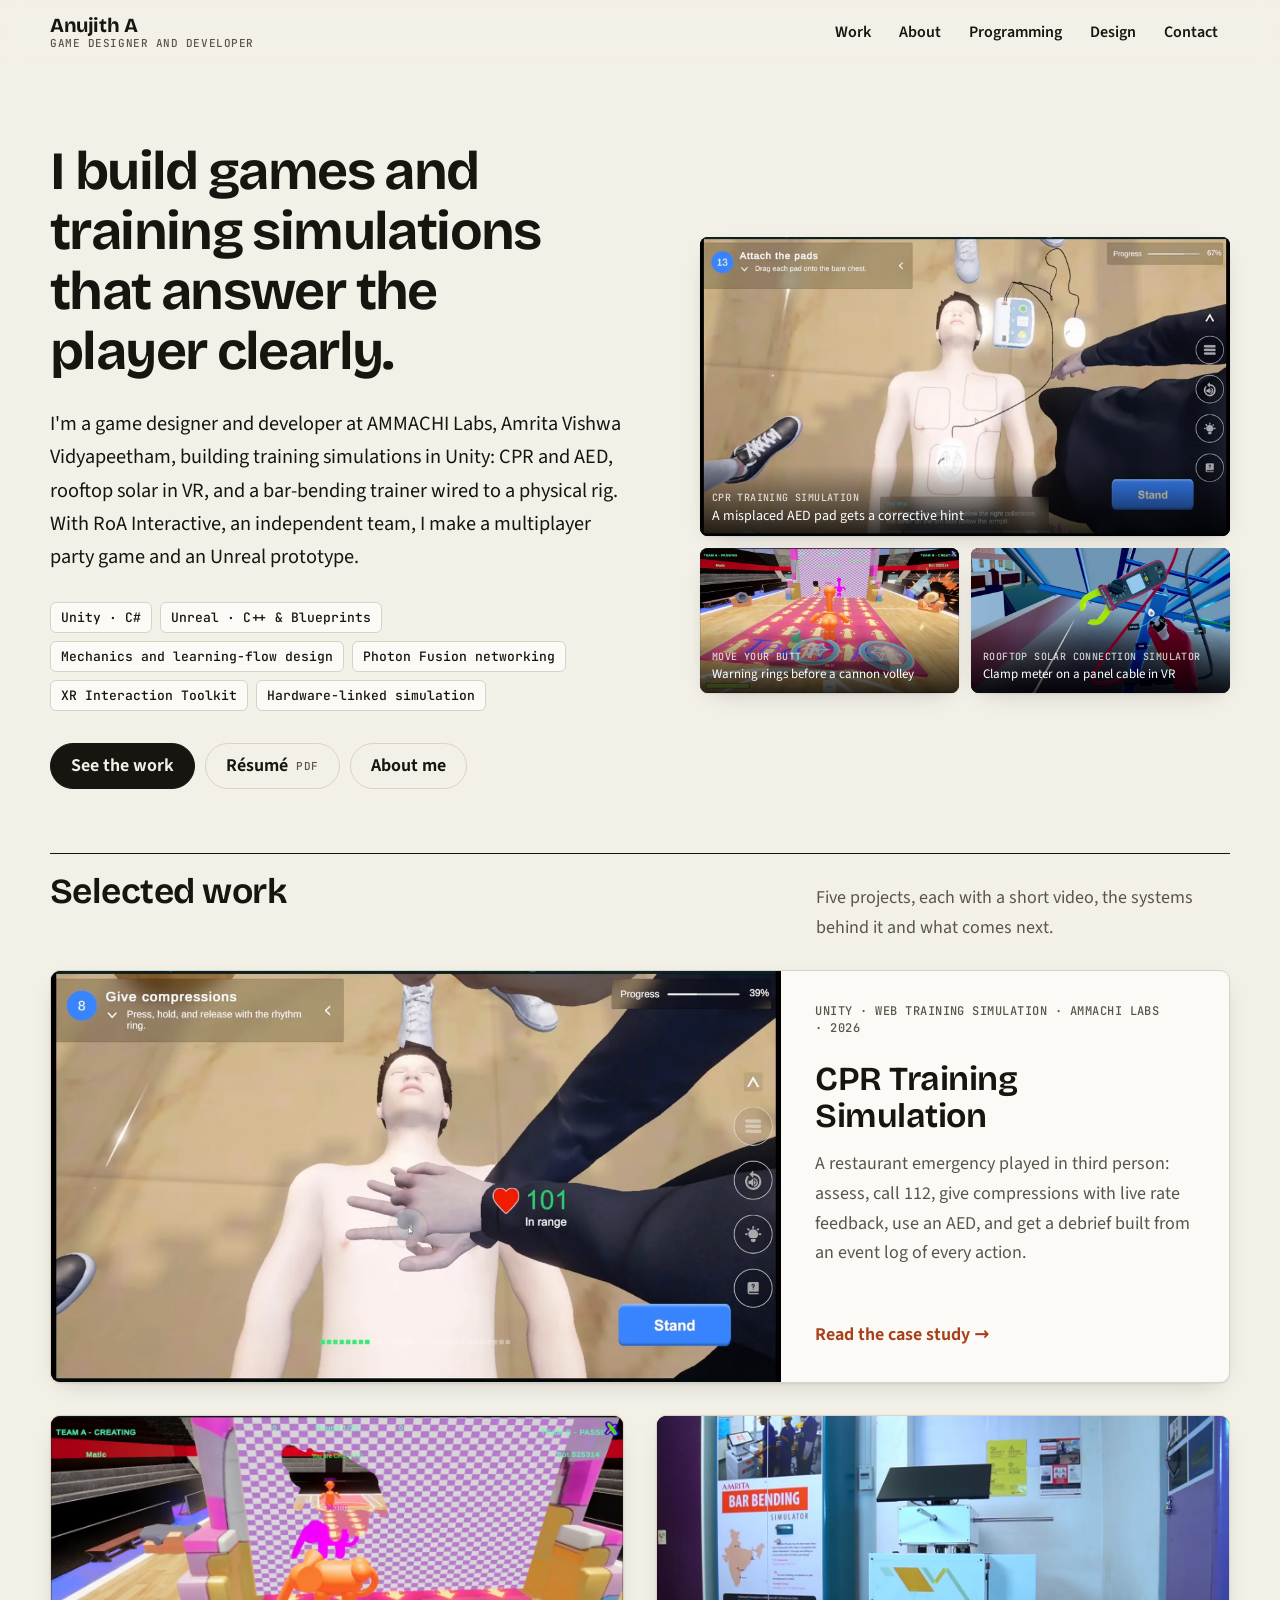
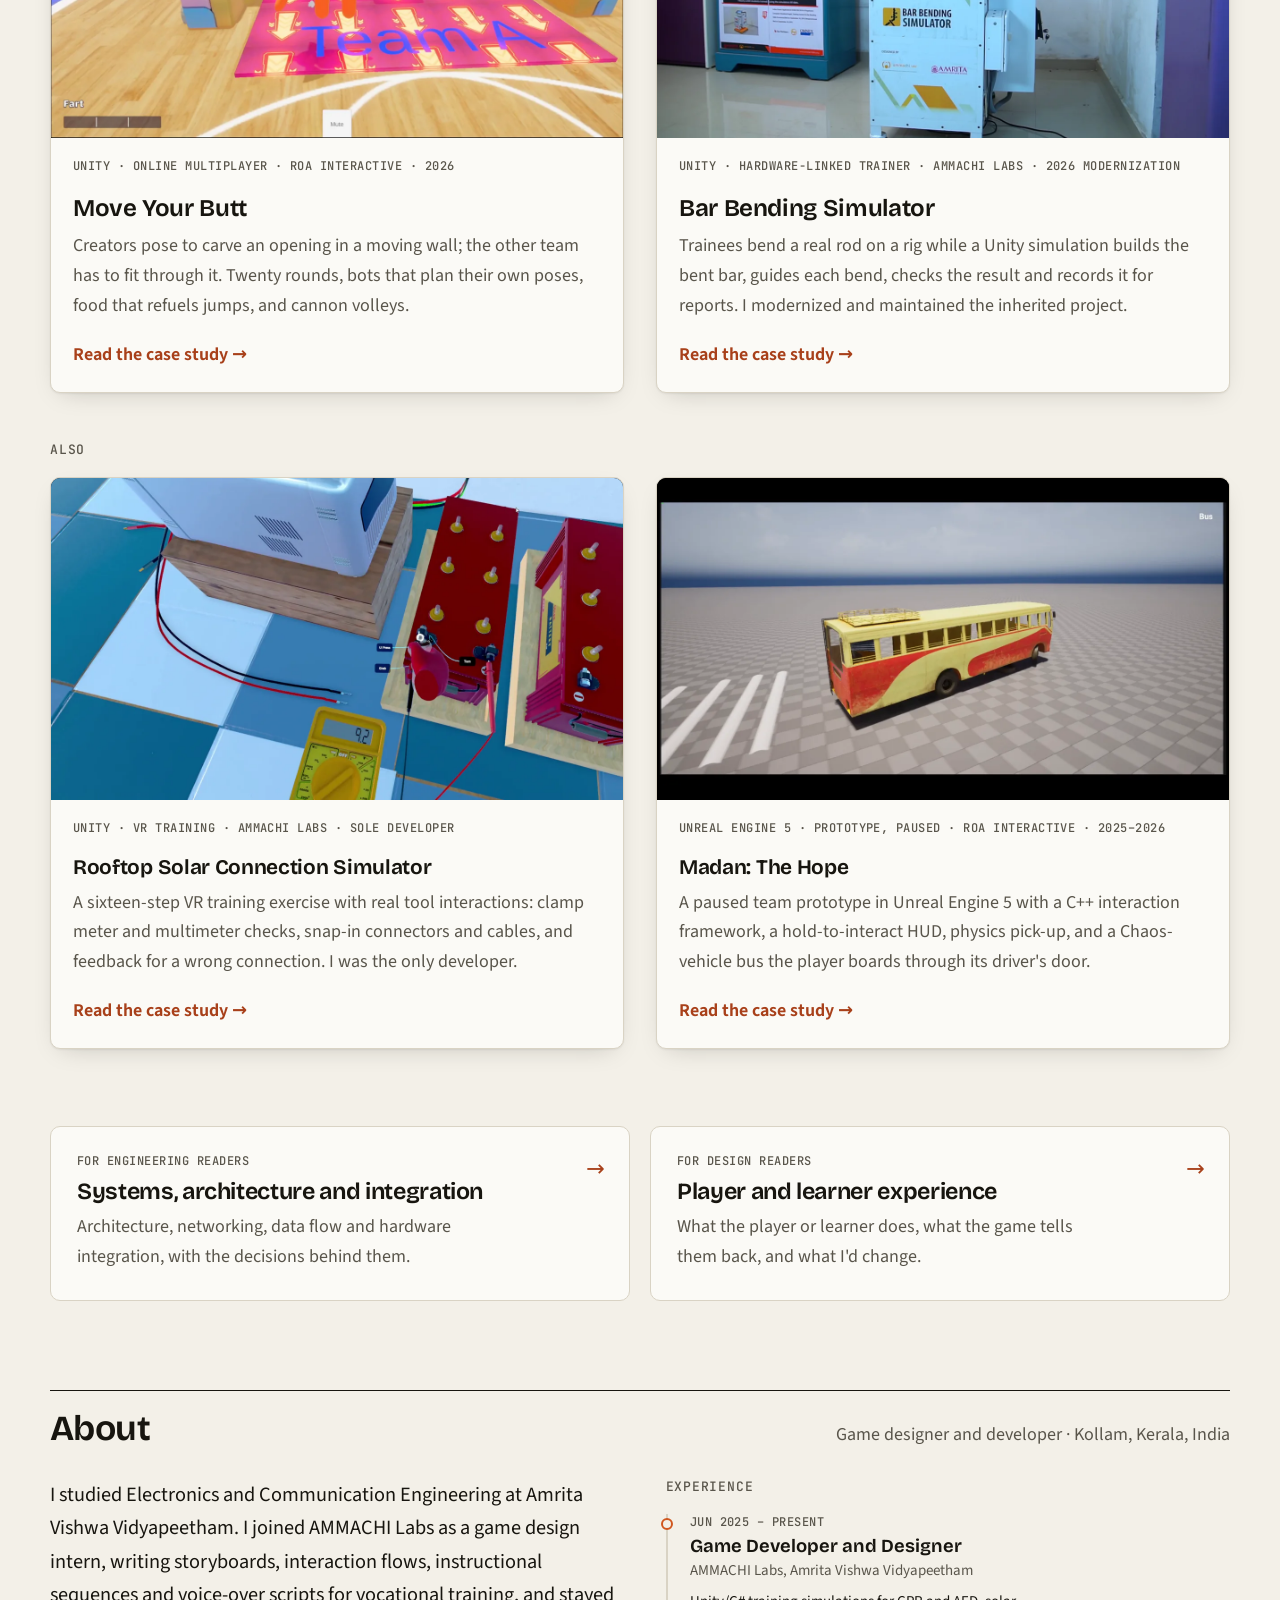
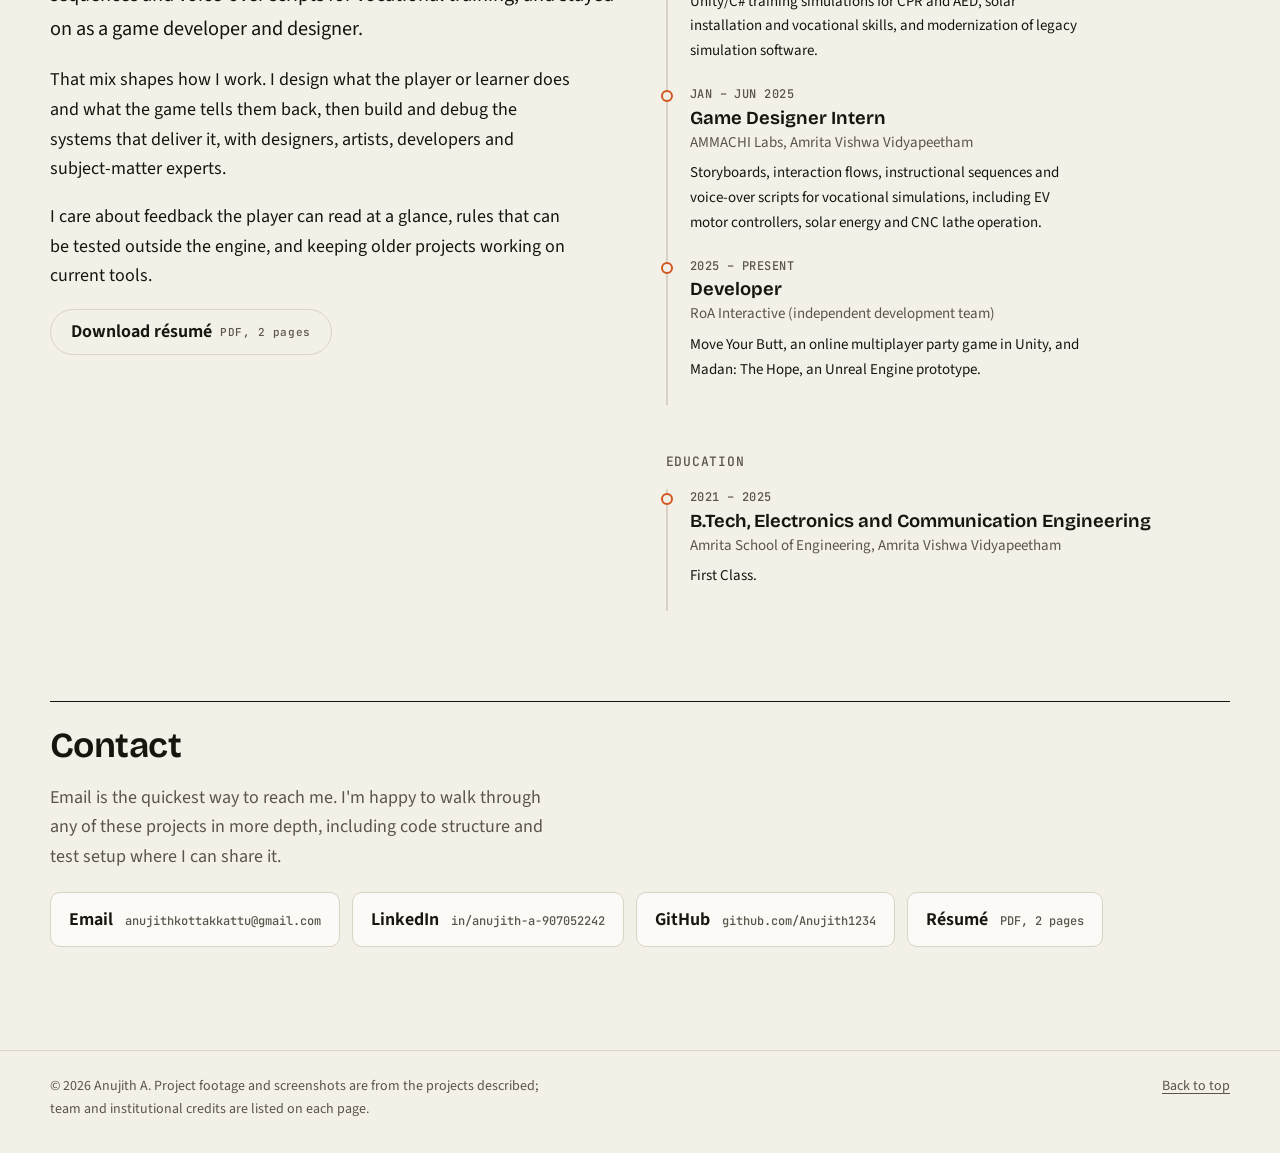
==== index.html @ 55bf8606 "Publish portfolio" ====
<!doctype html>
<html lang="en">
<head>
<meta charset="utf-8">
<meta name="viewport" content="width=device-width, initial-scale=1">
<title>Anujith A · Game designer and developer</title>
<meta name="description" content="Portfolio of Anujith A, a game designer and developer working in Unity and Unreal: multiplayer games, VR and healthcare training, and simulators connected to physical hardware.">
<meta property="og:type" content="website">
<meta property="og:site_name" content="Anujith A">
<meta property="og:title" content="Anujith A · Game designer and developer">
<meta property="og:description" content="Portfolio of Anujith A, a game designer and developer working in Unity and Unreal: multiplayer games, VR and healthcare training, and simulators connected to physical hardware.">
<link rel="canonical" href="https://anujith1234.github.io/">
<meta property="og:url" content="https://anujith1234.github.io/">
<meta property="og:image" content="https://anujith1234.github.io/media/cpr-third-person-simulation/poster-1280.jpg">
<meta property="og:image:width" content="1280">
<meta property="og:image:height" content="720">
<meta name="twitter:card" content="summary_large_image">
<meta name="color-scheme" content="light dark">
<meta name="theme-color" content="#f3f0e8" media="(prefers-color-scheme: light)">
<meta name="theme-color" content="#131210" media="(prefers-color-scheme: dark)">
<link rel="preload" href="static/fonts/source-sans-3-latin-wght.woff2" as="font" type="font/woff2" crossorigin>
<link rel="preload" href="static/fonts/bricolage-grotesque-latin-wght.woff2" as="font" type="font/woff2" crossorigin>
<link rel="stylesheet" href="static/css/site.css">
<link rel="icon" href="static/favicon.svg" type="image/svg+xml">
<script>document.documentElement.classList.add('js');</script>
<script src="static/js/site.js" defer></script>
</head>
<body class="page-home">
<a class="skip-link" href="#main">Skip to content</a>
<header class="site-header" data-header>
  <div class="wrap header-inner">
    <a class="wordmark" href="index.html" aria-label="Anujith A, home">
      <span class="wordmark-name">Anujith A</span>
      <span class="wordmark-role">Game designer and developer</span>
    </a>
    <button class="menu-toggle" type="button" aria-expanded="false" aria-controls="site-nav" data-menu-toggle>
      <span class="menu-toggle-bars" aria-hidden="true"></span><span class="menu-toggle-label">Menu</span>
    </button>
    <nav class="site-nav" id="site-nav" aria-label="Main" data-menu>
      <ul>
        <li><a href="index.html#work">Work</a></li>
        <li><a href="index.html#about">About</a></li>
        <li><a href="programming/index.html">Programming</a></li>
        <li><a href="design/index.html">Design</a></li>
        <li><a href="index.html#contact">Contact</a></li>
      </ul>
    </nav>
  </div>
</header>
<main id="main" tabindex="-1">
<section class="hero wrap" aria-labelledby="intro-heading">
  <div class="hero-copy">
  <h1 id="intro-heading" class="hero-title">I build games and training simulations that answer the player clearly.</h1>
  <div class="hero-text">
<p>I&#39;m a game designer and developer at AMMACHI Labs, Amrita Vishwa Vidyapeetham, building training simulations in Unity: CPR and AED, rooftop solar in VR, and a bar-bending trainer wired to a physical rig. With RoA Interactive, an independent team, I make a multiplayer party game and an Unreal prototype.</p>  </div>
  <ul class="focus-list" aria-label="Tools and areas">
<li>Unity · C#</li><li>Unreal · C++ &amp; Blueprints</li><li>Mechanics and learning-flow design</li><li>Photon Fusion networking</li><li>XR Interaction Toolkit</li><li>Hardware-linked simulation</li>  </ul>
  <div class="hero-actions">
    <a class="button" href="#work">See the work</a>
    <a class="button button--quiet" href="static/files/Anujith-A-Resume.pdf" type="application/pdf">Résumé <span class="button-note">PDF</span></a>
    <a class="button button--quiet" href="#about">About me</a>
  </div>
  </div>
  <ul class="hero-reel" aria-label="Moments from the projects">
    <li class="hero-shot hero-shot--1">
      <a href="work/cpr-third-person-simulation/index.html" aria-label="CPR Training Simulation: A misplaced AED pad gets a corrective hint">
        <img src="media/cpr-third-person-simulation/still-05-aed-pad-hint-800.webp" srcset="media/cpr-third-person-simulation/still-05-aed-pad-hint-800.webp 800w, media/cpr-third-person-simulation/still-05-aed-pad-hint-1600.webp 1600w"
             sizes="(min-width: 1100px) 520px, 90vw" width="1600" height="900" alt="" fetchpriority=high>
        <span class="hero-shot-label"><span class="meta">CPR Training Simulation</span>A misplaced AED pad gets a corrective hint</span>
      </a>
    </li>
    <li class="hero-shot hero-shot--2">
      <a href="work/move-your-butt/index.html" aria-label="Move Your Butt: Warning rings before a cannon volley">
        <img src="media/move-your-butt/still-04-cannon-volley-800.webp" srcset="media/move-your-butt/still-04-cannon-volley-800.webp 800w, media/move-your-butt/still-04-cannon-volley-1600.webp 1600w"
             sizes="(min-width: 1100px) 255px, 45vw" width="1600" height="900" alt="" loading=lazy>
        <span class="hero-shot-label"><span class="meta">Move Your Butt</span>Warning rings before a cannon volley</span>
      </a>
    </li>
    <li class="hero-shot hero-shot--3">
      <a href="work/solar-vr/index.html" aria-label="Rooftop Solar Connection Simulator: Clamp meter on a panel cable in VR">
        <img src="media/solar-vr/still-02-clamp-meter-800.webp" srcset="media/solar-vr/still-02-clamp-meter-800.webp 800w, media/solar-vr/still-02-clamp-meter-1600.webp 1600w"
             sizes="(min-width: 1100px) 255px, 45vw" width="1600" height="900" alt="" loading=lazy>
        <span class="hero-shot-label"><span class="meta">Rooftop Solar Connection Simulator</span>Clamp meter on a panel cable in VR</span>
      </a>
    </li>
  </ul>
</section>

<section class="work wrap" id="work" aria-labelledby="work-heading">
  <div class="section-head">
    <h2 id="work-heading">Selected work</h2>
    <p>Five projects, each with a short video, the systems behind it and what comes next.</p>
  </div>
  <div class="card-grid card-grid--featured">
      <article class="card card--lead reveal">
  <div class="card-media">
    <img src="media/cpr-third-person-simulation/poster-1280.webp"
     srcset="media/cpr-third-person-simulation/poster-1280.webp 1280w, media/cpr-third-person-simulation/poster-1920.webp 1920w"
     sizes="(min-width: 1100px) 60vw, (min-width: 700px) 50vw, 100vw" width="1920" height="1080" alt=""
loading="lazy" decoding="async"style="view-transition-name: cover-cpr-third-person-simulation">
  </div>
  <div class="card-body">
    <p class="meta">Unity · Web training simulation · AMMACHI Labs · 2026</p>
    <h3 class="card-title"><a class="card-link" href="work/cpr-third-person-simulation/index.html">CPR Training Simulation</a></h3>
    <p class="card-text">A restaurant emergency played in third person: assess, call 112, give compressions with live rate feedback, use an AED, and get a debrief built from an event log of every action.</p>
    <p class="card-cta" aria-hidden="true">Read the case study <span class="arrow">→</span></p>
  </div>
</article>
      <article class="card card--regular reveal">
  <div class="card-media">
    <img src="media/move-your-butt/poster-1280.webp"
     srcset="media/move-your-butt/poster-1280.webp 1280w, media/move-your-butt/poster-1920.webp 1920w"
     sizes="(min-width: 700px) 50vw, 100vw" width="1920" height="1080" alt=""
loading="lazy" decoding="async"style="view-transition-name: cover-move-your-butt">
  </div>
  <div class="card-body">
    <p class="meta">Unity · Online multiplayer · RoA Interactive · 2026</p>
    <h3 class="card-title"><a class="card-link" href="work/move-your-butt/index.html">Move Your Butt</a></h3>
    <p class="card-text">Creators pose to carve an opening in a moving wall; the other team has to fit through it. Twenty rounds, bots that plan their own poses, food that refuels jumps, and cannon volleys.</p>
    <p class="card-cta" aria-hidden="true">Read the case study <span class="arrow">→</span></p>
  </div>
</article>
      <article class="card card--regular reveal">
  <div class="card-media">
    <img src="media/bar-bending/poster-1280.webp"
     srcset="media/bar-bending/poster-1280.webp 1280w, media/bar-bending/poster-1920.webp 1920w"
     sizes="(min-width: 700px) 50vw, 100vw" width="1920" height="1080" alt=""
loading="lazy" decoding="async"style="view-transition-name: cover-bar-bending">
  </div>
  <div class="card-body">
    <p class="meta">Unity · Hardware-linked trainer · AMMACHI Labs · 2026 modernization</p>
    <h3 class="card-title"><a class="card-link" href="work/bar-bending/index.html">Bar Bending Simulator</a></h3>
    <p class="card-text">Trainees bend a real rod on a rig while a Unity simulation builds the bent bar, guides each bend, checks the result and records it for reports. I modernized and maintained the inherited project.</p>
    <p class="card-cta" aria-hidden="true">Read the case study <span class="arrow">→</span></p>
  </div>
</article>
  </div>
  <h3 class="subhead">Also</h3>
  <div class="card-grid card-grid--more">
      <article class="card card--compact reveal">
  <div class="card-media">
    <img src="media/solar-vr/poster-1280.webp"
     srcset="media/solar-vr/poster-1280.webp 1280w, media/solar-vr/poster-1920.webp 1920w"
     sizes="(min-width: 700px) 50vw, 100vw" width="1920" height="1080" alt=""
loading="lazy" decoding="async"style="view-transition-name: cover-solar-vr">
  </div>
  <div class="card-body">
    <p class="meta">Unity · VR training · AMMACHI Labs · Sole developer</p>
    <h3 class="card-title"><a class="card-link" href="work/solar-vr/index.html">Rooftop Solar Connection Simulator</a></h3>
    <p class="card-text">A sixteen-step VR training exercise with real tool interactions: clamp meter and multimeter checks, snap-in connectors and cables, and feedback for a wrong connection. I was the only developer.</p>
    <p class="card-cta" aria-hidden="true">Read the case study <span class="arrow">→</span></p>
  </div>
</article>
      <article class="card card--compact reveal">
  <div class="card-media">
    <img src="media/madan-the-hope/poster-1280.webp"
     srcset="media/madan-the-hope/poster-1280.webp 1280w, media/madan-the-hope/poster-1920.webp 1920w"
     sizes="(min-width: 700px) 50vw, 100vw" width="1920" height="1080" alt=""
loading="lazy" decoding="async"style="view-transition-name: cover-madan-the-hope">
  </div>
  <div class="card-body">
    <p class="meta">Unreal Engine 5 · Prototype, paused · RoA Interactive · 2025–2026</p>
    <h3 class="card-title"><a class="card-link" href="work/madan-the-hope/index.html">Madan: The Hope</a></h3>
    <p class="card-text">A paused team prototype in Unreal Engine 5 with a C++ interaction framework, a hold-to-interact HUD, physics pick-up, and a Chaos-vehicle bus the player boards through its driver&#39;s door.</p>
    <p class="card-cta" aria-hidden="true">Read the case study <span class="arrow">→</span></p>
  </div>
</article>
  </div>
</section>

<section class="lenses wrap" aria-labelledby="lenses-heading">
  <h2 id="lenses-heading" class="visually-hidden">Two ways to read this portfolio</h2>
  <a class="lens reveal" href="programming/index.html">
    <span class="meta">For engineering readers</span>
    <span class="lens-title">Systems, architecture and integration</span>
    <span class="lens-text">Architecture, networking, data flow and hardware integration, with the decisions behind them.</span>
    <span class="arrow" aria-hidden="true">→</span>
  </a>
  <a class="lens reveal" href="design/index.html">
    <span class="meta">For design readers</span>
    <span class="lens-title">Player and learner experience</span>
    <span class="lens-text">What the player or learner does, what the game tells them back, and what I'd change.</span>
    <span class="arrow" aria-hidden="true">→</span>
  </a>
</section>

<section class="about wrap" id="about" aria-labelledby="about-heading">
  <div class="section-head">
    <h2 id="about-heading">About</h2>
    <p>Game designer and developer · Kollam, Kerala, India</p>
  </div>
  <div class="about-grid">
    <div class="about-text">
<p>I studied Electronics and Communication Engineering at Amrita Vishwa Vidyapeetham. I joined AMMACHI Labs as a game design intern, writing storyboards, interaction flows, instructional sequences and voice-over scripts for vocational training, and stayed on as a game developer and designer.</p><p>That mix shapes how I work. I design what the player or learner does and what the game tells them back, then build and debug the systems that deliver it, with designers, artists, developers and subject-matter experts.</p><p>I care about feedback the player can read at a glance, rules that can be tested outside the engine, and keeping older projects working on current tools.</p>      <p><a class="button button--quiet" href="static/files/Anujith-A-Resume.pdf" type="application/pdf">Download résumé <span class="button-note">PDF, 2 pages</span></a></p>
    </div>
    <div class="about-timeline">
      <h3 class="subhead subhead--flush">Experience</h3>
      <ol class="timeline">
        <li class="reveal"><p class="meta">Jun 2025 – present</p><p class="timeline-role">Game Developer and Designer</p><p class="timeline-org">AMMACHI Labs, Amrita Vishwa Vidyapeetham</p><p class="timeline-text">Unity/C# training simulations for CPR and AED, solar installation and vocational skills, and modernization of legacy simulation software.</p></li>
        <li class="reveal"><p class="meta">Jan – Jun 2025</p><p class="timeline-role">Game Designer Intern</p><p class="timeline-org">AMMACHI Labs, Amrita Vishwa Vidyapeetham</p><p class="timeline-text">Storyboards, interaction flows, instructional sequences and voice-over scripts for vocational simulations, including EV motor controllers, solar energy and CNC lathe operation.</p></li>
        <li class="reveal"><p class="meta">2025 – present</p><p class="timeline-role">Developer</p><p class="timeline-org">RoA Interactive (independent development team)</p><p class="timeline-text">Move Your Butt, an online multiplayer party game in Unity, and Madan: The Hope, an Unreal Engine prototype.</p></li>
      </ol>
      <h3 class="subhead">Education</h3>
      <ol class="timeline">
        <li class="reveal"><p class="meta">2021 – 2025</p><p class="timeline-role">B.Tech, Electronics and Communication Engineering</p><p class="timeline-org">Amrita School of Engineering, Amrita Vishwa Vidyapeetham</p><p class="timeline-text">First Class.</p></li>
      </ol>
    </div>
  </div>
</section>

<section class="contact wrap" id="contact" aria-labelledby="contact-heading">
  <h2 id="contact-heading">Contact</h2>
  <p>Email is the quickest way to reach me. I'm happy to walk through any of these projects in more depth, including code structure and test setup where I can share it.</p>
  <ul class="contact-list">
    <li><a href="mailto:anujithkottakkattu@gmail.com">Email <span class="meta">anujithkottakkattu@gmail.com</span></a></li>
    <li><a href="https://www.linkedin.com/in/anujith-a-907052242/" rel="me">LinkedIn <span class="meta">in/anujith-a-907052242</span></a></li>
    <li><a href="https://github.com/Anujith1234" rel="me">GitHub <span class="meta">github.com/Anujith1234</span></a></li>
    <li><a href="static/files/Anujith-A-Resume.pdf" type="application/pdf">Résumé <span class="meta">PDF, 2 pages</span></a></li>
  </ul>
</section>
</main>
<footer class="site-footer">
  <div class="wrap footer-inner">
    <p>© 2026 Anujith A. Project footage and screenshots are from the projects described; team and institutional credits are listed on each page.</p>
    <p><a href="#main" class="to-top">Back to top</a></p>
  </div>
</footer>
</body>
</html>
---- static/css/site.css ----
/* Portfolio stylesheet. Fonts: Bricolage Grotesque, Source Sans 3, JetBrains Mono (SIL OFL 1.1, see static/fonts). */

@font-face { font-family: "Bricolage Grotesque"; src: url("../fonts/bricolage-grotesque-latin-wght.woff2") format("woff2"); font-weight: 200 800; font-display: swap; }
@font-face { font-family: "Source Sans 3"; src: url("../fonts/source-sans-3-latin-wght.woff2") format("woff2"); font-weight: 200 900; font-style: normal; font-display: swap; }
@font-face { font-family: "Source Sans 3"; src: url("../fonts/source-sans-3-latin-wght-italic.woff2") format("woff2"); font-weight: 200 900; font-style: italic; font-display: swap; }
@font-face { font-family: "JetBrains Mono"; src: url("../fonts/jetbrains-mono-latin-wght.woff2") format("woff2"); font-weight: 100 800; font-display: swap; }

:root {
  --paper: #f3f0e8;
  --surface: #fbfaf6;
  --ink: #17150f;
  --muted: #59554b;
  --line: #d9d3c4;
  --accent: #a8401a;          /* text-safe on paper */
  --accent-bright: #d0571f;   /* marks and rules */
  --focus: #1a5fd0;
  --shadow: 0 1px 2px rgb(23 21 15 / .06), 0 8px 24px -12px rgb(23 21 15 / .25);
  --shadow-lift: 0 2px 4px rgb(23 21 15 / .08), 0 18px 40px -16px rgb(23 21 15 / .35);
  --radius: 10px;
  --font-display: "Bricolage Grotesque", "Segoe UI", system-ui, sans-serif;
  --font-body: "Source Sans 3", "Segoe UI", system-ui, sans-serif;
  --font-mono: "JetBrains Mono", ui-monospace, "Cascadia Mono", Consolas, monospace;
  --wrap: 1180px;
  --gutter: clamp(16px, 4vw, 40px);
  --ease: cubic-bezier(.2, .7, .2, 1);
  color-scheme: light dark;
}
@media (prefers-color-scheme: dark) {
  :root {
    --paper: #131210; --surface: #1c1b18; --ink: #ece8df; --muted: #aaa597; --line: #34322c;
    --accent: #f0935f; --accent-bright: #f0935f; --focus: #7fb0ff;
    --shadow: 0 1px 2px rgb(0 0 0 / .4), 0 8px 24px -12px rgb(0 0 0 / .6);
    --shadow-lift: 0 2px 4px rgb(0 0 0 / .45), 0 18px 40px -16px rgb(0 0 0 / .75);
  }
}

*, *::before, *::after { box-sizing: border-box; }
html { -webkit-text-size-adjust: 100%; text-size-adjust: 100%; }
body {
  margin: 0; background: var(--paper); color: var(--ink);
  font: 400 1.0625rem/1.65 var(--font-body);
  font-kerning: normal; text-rendering: optimizeLegibility;
}
@media (min-width: 900px) { body { font-size: 1.125rem; } }
img, video { display: block; max-width: 100%; height: auto; }
a { color: var(--accent); text-decoration-thickness: 1px; text-underline-offset: .18em; }
a:hover { text-decoration-thickness: 2px; }
:focus-visible { outline: 3px solid var(--focus); outline-offset: 3px; border-radius: 4px; }
h1, h2, h3 { hyphens: auto; overflow-wrap: break-word; font-family: var(--font-display); line-height: 1.12; letter-spacing: -.015em; font-weight: 650; margin: 0 0 .5em; text-wrap: balance; }
p { margin: 0 0 1em; text-wrap: pretty; }
.wrap { width: min(100% - 2 * var(--gutter), var(--wrap)); margin-inline: auto; }
.meta { font: 500 .75rem/1.4 var(--font-mono); letter-spacing: .04em; text-transform: uppercase; color: var(--muted); }
.eyebrow { font: 500 .8125rem/1.4 var(--font-mono); letter-spacing: .06em; text-transform: uppercase; color: var(--accent); margin-bottom: 1rem; }
.visually-hidden { position: absolute !important; width: 1px; height: 1px; overflow: hidden; clip: rect(0 0 0 0); white-space: nowrap; }
.skip-link { position: absolute; left: 12px; top: -60px; z-index: 50; padding: 10px 14px; background: var(--ink); color: var(--paper); border-radius: 6px; }
.skip-link:focus { top: 12px; }
main:focus { outline: none; }

/* ---------- Header and navigation ---------- */
.site-header { position: sticky; top: 0; z-index: 20; background: color-mix(in srgb, var(--paper) 88%, transparent); backdrop-filter: blur(10px); border-bottom: 1px solid transparent; transition: border-color .2s; }
.site-header.is-scrolled { border-bottom-color: var(--line); }
.header-inner { display: flex; align-items: center; justify-content: space-between; gap: 16px; min-height: 64px; }
.wordmark { display: flex; flex-direction: column; color: var(--ink); text-decoration: none; line-height: 1.1; padding: 6px 0; }
.wordmark-name { font: 700 1.25rem/1.1 var(--font-display); letter-spacing: -.02em; }
.wordmark-role { font: 500 .6875rem/1.3 var(--font-mono); letter-spacing: .05em; text-transform: uppercase; color: var(--muted); }
.site-nav ul { list-style: none; margin: 0; padding: 0; display: flex; gap: 4px; flex-wrap: wrap; }
.site-nav a { display: block; padding: 10px 12px; border-radius: 8px; color: var(--ink); text-decoration: none; font-weight: 600; font-size: 1rem; position: relative; }
.site-nav a::after { content: ""; position: absolute; left: 12px; right: 12px; bottom: 6px; height: 2px; background: var(--accent-bright); transform: scaleX(0); transform-origin: left; transition: transform .25s var(--ease); }
.site-nav a:hover::after, .site-nav a[aria-current="page"]::after { transform: scaleX(1); }
.menu-toggle { display: none; }

@media (max-width: 760px) {
  .nav-ready .menu-toggle {
    display: inline-flex; align-items: center; gap: 10px; min-height: 44px; padding: 0 14px;
    border: 1px solid var(--line); border-radius: 999px; background: var(--surface); color: var(--ink);
    font: 600 .9375rem var(--font-body); cursor: pointer;
  }
  .menu-toggle-bars, .menu-toggle-bars::before, .menu-toggle-bars::after { display: block; width: 16px; height: 2px; background: currentColor; border-radius: 2px; transition: transform .25s var(--ease), opacity .2s; }
  .menu-toggle-bars { position: relative; }
  .menu-toggle-bars::before, .menu-toggle-bars::after { content: ""; position: absolute; left: 0; }
  .menu-toggle-bars::before { top: -5px; } .menu-toggle-bars::after { top: 5px; }
  .menu-toggle[aria-expanded="true"] .menu-toggle-bars { background: transparent; }
  .menu-toggle[aria-expanded="true"] .menu-toggle-bars::before { transform: translateY(5px) rotate(45deg); }
  .menu-toggle[aria-expanded="true"] .menu-toggle-bars::after { transform: translateY(-5px) rotate(-45deg); }
  .header-inner { flex-wrap: wrap; }
  .nav-ready .site-nav { flex-basis: 100%; display: grid; grid-template-rows: 0fr; transition: grid-template-rows .3s var(--ease); }
  .nav-ready .site-nav > ul { overflow: hidden; flex-direction: column; flex-wrap: nowrap; gap: 0; min-height: 0; }
  .nav-ready .site-nav.is-open { grid-template-rows: 1fr; }
  .nav-ready .site-nav.is-open > ul { padding-bottom: 12px; }
  .nav-ready .site-nav a { padding: 12px 4px; border-bottom: 1px solid var(--line); border-radius: 0; font-size: 1.0625rem; }
  .nav-ready .site-nav a::after { display: none; }
  .nav-ready .site-nav:not(.is-open) a { visibility: hidden; transition: visibility 0s .3s; }
  .nav-ready .site-nav.is-open a { visibility: visible; }
  .site-nav a[aria-current="page"] { color: var(--accent); }
}

/* ---------- Buttons ---------- */
.button { display: inline-flex; align-items: center; min-height: 46px; padding: 0 20px; border-radius: 999px; background: var(--ink); color: var(--paper); font-weight: 650; text-decoration: none; border: 1px solid var(--ink); transition: transform .2s var(--ease), background-color .2s, color .2s; }
.button:hover { transform: translateY(-1px); text-decoration: none; }
.button--quiet { background: transparent; color: var(--ink); border-color: var(--line); }
.button--quiet:hover { border-color: var(--ink); }

/* ---------- Home ---------- */
.hero { padding-block: clamp(32px, 6vw, 80px) clamp(32px, 5vw, 64px); display: grid; grid-template-columns: minmax(0, 1fr); gap: clamp(32px, 5vw, 64px); }
@media (min-width: 1100px) {
  .hero { grid-template-columns: minmax(0, 1.05fr) minmax(0, .95fr); align-items: center; }
  .hero .hero-title { font-size: clamp(3rem, 3.2vw + .8rem, 3.9rem); max-width: 15ch; }
}
.hero-reel { list-style: none; margin: 0; padding: 0; display: grid; grid-template-columns: 1fr 1fr; gap: 12px; }
.hero-shot--1 { grid-column: 1 / -1; }
.hero-shot a { position: relative; display: block; border-radius: 8px; overflow: hidden; background: #000; color: #fff; text-decoration: none; box-shadow: var(--shadow); }
.hero-shot img { width: 100%; aspect-ratio: 16 / 9; object-fit: cover; transition: transform .6s var(--ease); }
.hero-shot a:hover img { transform: scale(1.035); }
.hero-shot-label { position: absolute; left: 0; right: 0; bottom: 0; display: grid; gap: 2px; padding: 26px 12px 10px; font-size: .875rem; line-height: 1.3; background: linear-gradient(transparent, rgb(0 0 0 / .82)); }
.hero-shot-label .meta { color: rgb(255 255 255 / .78); font-size: .625rem; }
.hero-shot:not(.hero-shot--1) .hero-shot-label { font-size: .8125rem; }
@media (max-width: 520px) { .hero-shot:not(.hero-shot--1) .hero-shot-label { display: none; } }
.hero-title { font-size: clamp(2.2rem, 5.2vw + .5rem, 4.4rem); max-width: 17ch; font-weight: 680; letter-spacing: -.03em; margin-bottom: .45em; }
.hero-title--small { font-size: clamp(2rem, 3.6vw + .6rem, 3.4rem); max-width: 20ch; }
.hero-text { max-width: 60ch; color: var(--muted); font-size: 1.125em; }
.hero-text p:first-child { color: var(--ink); }
.focus-list { list-style: none; padding: 0; margin: 1.75rem 0 2rem; display: flex; flex-wrap: wrap; gap: 8px; }
.focus-list li, .tags li { font: 500 .8125rem/1 var(--font-mono); padding: 8px 10px; border: 1px solid var(--line); border-radius: 6px; background: var(--surface); }
.hero-actions { display: flex; flex-wrap: wrap; gap: 10px; }

.section-head { display: flex; flex-wrap: wrap; align-items: baseline; justify-content: space-between; gap: 8px 24px; border-top: 1px solid var(--ink); padding-top: 18px; margin-bottom: 28px; }
.section-head h2 { font-size: clamp(1.6rem, 2vw + 1rem, 2.2rem); margin: 0; }
.section-head p { margin: 0; color: var(--muted); max-width: 46ch; }
.work { padding-bottom: clamp(40px, 6vw, 80px); }
.subhead { font: 500 .8125rem/1.4 var(--font-mono); letter-spacing: .06em; text-transform: uppercase; color: var(--muted); margin: 48px 0 18px; }

.card-grid { display: grid; gap: clamp(20px, 3vw, 32px); }
@media (min-width: 700px) {
  .card-grid--featured, .card-grid--more { grid-template-columns: 1fr 1fr; }
  .card--lead { grid-column: 1 / -1; }
}
.card { position: relative; display: flex; flex-direction: column; background: var(--surface); border: 1px solid var(--line); border-radius: var(--radius); overflow: hidden; box-shadow: var(--shadow); transition: transform .35s var(--ease), box-shadow .35s var(--ease), border-color .2s; }
.card-media { overflow: hidden; aspect-ratio: 16 / 9; background: #000; }
.card-media img { width: 100%; height: 100%; object-fit: cover; transition: transform .6s var(--ease); }
.card-body { padding: 20px 22px 22px; display: flex; flex-direction: column; flex: 1; }
.card-title { font-size: 1.5rem; margin: .35em 0 .4em; }
.card-link { color: var(--ink); text-decoration: none; }
.card-link::after { content: ""; position: absolute; inset: 0; z-index: 1; border-radius: var(--radius); }
.card-link:focus-visible { outline: none; }
.card:has(.card-link:focus-visible) { outline: 3px solid var(--focus); outline-offset: 3px; }
.card-text { color: var(--muted); margin-bottom: 1.1em; }
.card-cta { margin: auto 0 0; font-weight: 650; color: var(--accent); }
.arrow { display: inline-block; transition: transform .25s var(--ease); }
.card:hover { transform: translateY(-3px); box-shadow: var(--shadow-lift); border-color: color-mix(in srgb, var(--accent-bright) 45%, var(--line)); }
.card:hover .card-media img { transform: scale(1.035); }
.card:hover .arrow, .lens:hover .arrow, .route-item:hover .arrow { transform: translateX(4px); }
@media (min-width: 1000px) {
  .card--lead { flex-direction: row; }
  .card--lead .card-media { flex: 0 0 62%; aspect-ratio: 16 / 9; }
  .card--lead .card-body { padding: 32px 34px; justify-content: center; }
  .card--lead .card-title { font-size: 2.1rem; }
}
.card--compact .card-title { font-size: 1.3rem; }

.lenses { display: grid; grid-template-columns: minmax(0, 1fr); gap: 20px; padding-bottom: clamp(48px, 7vw, 96px); }
@media (min-width: 760px) { .lenses { grid-template-columns: 1fr 1fr; } }
.lens { position: relative; display: grid; grid-template-columns: minmax(0, 1fr); gap: 8px; padding: 26px 26px 28px; border-radius: var(--radius); border: 1px solid var(--line); color: var(--ink); text-decoration: none; background: linear-gradient(var(--surface), var(--surface)); transition: border-color .2s, transform .35s var(--ease); }
.lens:hover { border-color: var(--ink); transform: translateY(-2px); text-decoration: none; }
.lens-title { font: 650 1.45rem/1.15 var(--font-display); letter-spacing: -.015em; overflow-wrap: break-word; hyphens: auto; padding-right: 28px; }
.lens-text { color: var(--muted); max-width: 44ch; }
.lens .arrow { position: absolute; right: 24px; top: 24px; font-size: 1.4rem; color: var(--accent); }

.contact { border-top: 1px solid var(--ink); padding-block: 24px clamp(56px, 8vw, 104px); }
.contact h2 { font-size: clamp(1.6rem, 2vw + 1rem, 2.2rem); }
.contact > p { max-width: 56ch; color: var(--muted); }
.contact-list { list-style: none; padding: 0; margin: 20px 0 0; display: flex; flex-wrap: wrap; gap: 12px; }
.contact-list a { display: inline-flex; align-items: baseline; gap: 12px; min-height: 48px; padding: 12px 18px; border: 1px solid var(--line); border-radius: var(--radius); background: var(--surface); color: var(--ink); font-weight: 650; text-decoration: none; transition: border-color .2s; }
.contact-list a:hover { border-color: var(--ink); }
.contact-list a { flex-wrap: wrap; row-gap: 2px; max-width: 100%; }
.contact-list .meta { text-transform: none; letter-spacing: 0; overflow-wrap: anywhere; }

/* ---------- About ---------- */
.about { padding-bottom: clamp(48px, 7vw, 96px); }
.about-grid { display: grid; grid-template-columns: minmax(0, 1fr); gap: clamp(28px, 4vw, 64px); }
@media (min-width: 900px) { .about-grid { grid-template-columns: minmax(0, 1fr) minmax(0, 1fr); } }
.about-text p { max-width: 58ch; }
.about-text p:first-child { font-size: 1.125em; }
.subhead--flush { margin-top: 0; }
.timeline { list-style: none; margin: 0; padding: 0; border-left: 2px solid var(--line); }
.timeline li { position: relative; padding: 0 0 22px 22px; margin: 0; }
.timeline li::before { content: ""; position: absolute; left: -7px; top: 4px; width: 12px; height: 12px; border-radius: 50%; background: var(--paper); border: 2px solid var(--accent-bright); }
.timeline p { margin: 0; overflow-wrap: break-word; hyphens: auto; }
.timeline-role { font: 650 1.15rem/1.3 var(--font-display); margin-top: 4px !important; }
.timeline-org { color: var(--muted); font-size: .9375rem; }
.timeline-text { margin-top: 6px !important; font-size: .9375rem; max-width: 56ch; }
.button-note { margin-left: 8px; font: 500 .6875rem var(--font-mono); letter-spacing: .05em; color: var(--muted); }

/* ---------- Case study ---------- */
.case-head { padding-block: clamp(28px, 5vw, 64px) 20px; }
.crumbs { font: 500 .8125rem var(--font-mono); color: var(--muted); }
.crumbs a { color: var(--muted); }
.case-title { font-size: clamp(2.2rem, 4.5vw + .5rem, 4rem); letter-spacing: -.03em; font-weight: 680; margin-bottom: .3em; }
.case-tagline { font-size: clamp(1.15rem, .6vw + 1rem, 1.4rem); max-width: 48ch; color: var(--muted); }
.case-media { margin-bottom: clamp(32px, 5vw, 56px); }
.video-figure { margin: 0; }
.video-frame { border-radius: var(--radius); overflow: hidden; background: #000; box-shadow: var(--shadow); aspect-ratio: 16 / 9; }
.video-frame video, .video-frame img { width: 100%; height: 100%; object-fit: contain; background: #000; }
.video-figure figcaption { margin-top: 12px; color: var(--muted); font-size: .9375rem; max-width: 80ch; }
.video-figure figcaption .meta { display: block; margin-bottom: 4px; }
.video-desc { margin-top: 8px; }
.video-desc summary { cursor: pointer; color: var(--accent); font-weight: 600; width: fit-content; }
.video-desc p { margin: 8px 0 0; }
.video-frame { position: relative; }
.video-unavailable { position: absolute; inset: 0; display: grid; place-content: center; gap: 6px; padding: 24px; text-align: center; color: #fff; background: rgb(10 10 8 / .72); }
.video-unavailable strong { font: 650 1.15rem var(--font-display); }
.video-unavailable span { font-size: .9375rem; max-width: 44ch; }
video::cue { font-family: var(--font-body); font-size: 1.05em; background: rgb(0 0 0 / .78); color: #fff; }

.case-layout { display: grid; gap: clamp(28px, 4vw, 56px); padding-bottom: clamp(40px, 6vw, 80px); }
@media (min-width: 1000px) {
  .case-layout { grid-template-columns: 220px minmax(0, 1fr); align-items: start; gap: 64px; }
  .case-aside { position: sticky; top: 88px; }
}
@media (max-width: 999px) { .case-aside { display: none; } }
.facts { margin: 0 0 clamp(36px, 5vw, 64px); display: grid; gap: 18px 28px; padding: 22px 24px; border: 1px solid var(--line); border-radius: var(--radius); background: var(--surface); }
@media (min-width: 640px) { .facts { grid-template-columns: 1fr 1fr; } }
@media (min-width: 1000px) { .facts { grid-template-columns: repeat(3, 1fr); } }
.facts dt { font: 500 .6875rem/1.3 var(--font-mono); letter-spacing: .06em; text-transform: uppercase; color: var(--muted); margin-bottom: 2px; }
.facts dd { margin: 0; font-size: .9375rem; line-height: 1.5; overflow-wrap: anywhere; }
.tags { list-style: none; padding: 0; margin: 4px 0 0; display: flex; flex-wrap: wrap; gap: 6px; }
.tags li { font-size: .75rem; padding: 6px 8px; }
.toc { margin: 0; }
.toc-mobile { margin: -24px 0 clamp(28px, 5vw, 40px); border: 1px solid var(--line); border-radius: var(--radius); background: var(--surface); }
.toc-mobile summary { cursor: pointer; padding: 14px 18px; min-height: 48px; font-weight: 650; display: flex; align-items: center; justify-content: space-between; list-style: none; }
.toc-mobile summary::-webkit-details-marker { display: none; }
.toc-mobile summary::after { content: "+"; font: 600 1.2rem var(--font-mono); color: var(--accent); }
.toc-mobile[open] summary::after { content: "–"; }
.toc-mobile ol { list-style: none; margin: 0; padding: 0 8px 10px; }
.toc-mobile a { display: block; padding: 10px 10px; min-height: 44px; color: var(--ink); text-decoration: none; border-top: 1px solid var(--line); }
@media (min-width: 1000px) { .toc-mobile { display: none; } }
:target { scroll-margin-top: 90px; }
.toc ol { list-style: none; padding: 0; margin: 8px 0 0; border-left: 1px solid var(--line); }
.toc a { display: block; padding: 6px 0 6px 14px; margin-left: -1px; border-left: 2px solid transparent; color: var(--muted); text-decoration: none; font-size: .9375rem; transition: color .2s, border-color .2s; }
.toc a:hover { color: var(--ink); }
.toc a.is-active { color: var(--ink); border-left-color: var(--accent-bright); font-weight: 600; }

.prose { min-width: 0; }
.prose > :not(.diagram):not(.gallery) { max-width: 70ch; }
.prose h2 { font-size: clamp(1.55rem, 1.4vw + 1rem, 2.1rem); margin-top: 2.2em; padding-top: .6em; border-top: 1px solid var(--line); scroll-margin-top: 90px; }
.prose > h2:first-child, .prose > blockquote + h2 { margin-top: 0; }
.prose p, .prose li { color: var(--ink); }
.prose strong { font-weight: 680; }
.prose ul { padding-left: 1.2em; }
.prose li { margin-bottom: .55em; }
.prose li::marker { color: var(--accent-bright); }
.prose code { font: .85em var(--font-mono); background: color-mix(in srgb, var(--line) 50%, transparent); padding: .1em .35em; border-radius: 4px; }
.prose blockquote { margin: 0 0 2em; padding: 14px 18px; border-left: 3px solid var(--accent-bright); background: var(--surface); border-radius: 0 var(--radius) var(--radius) 0; }
.prose blockquote p { margin: 0; font-size: .9375rem; }

.diagram { margin: 1.8em 0 2em; padding: 22px; border: 1px solid var(--line); border-radius: var(--radius); background: var(--surface); }
.flow { list-style: none; margin: 0; padding: 0; display: grid; gap: 12px; counter-reset: step; }
.flow li { counter-increment: step; position: relative; display: grid; gap: 2px; padding: 12px 14px 12px 52px; border-radius: 8px; background: var(--paper); border: 1px solid var(--line); margin: 0; }
.flow li::before { content: counter(step, decimal-leading-zero); position: absolute; left: 14px; top: 13px; font: 600 .8125rem var(--font-mono); color: var(--accent); }
.flow strong { font-family: var(--font-display); font-weight: 650; }
.flow span { color: var(--muted); font-size: .9375rem; line-height: 1.5; }
@media (min-width: 1200px) {
  .flow { grid-auto-flow: column; grid-auto-columns: 1fr; gap: 10px; }
  .flow li { padding: 40px 14px 14px; align-content: start; }
  .flow li::before { top: 14px; }
  .flow li:not(:last-child)::after { content: "→"; position: absolute; right: -10px; top: 12px; color: var(--accent-bright); font-weight: 700; z-index: 1; }
}
.diagram figcaption { margin-top: 12px; font-size: .8125rem; color: var(--muted); }

.gallery-grid { list-style: none; padding: 0; margin: 0; display: grid; gap: 20px; }
@media (min-width: 640px) { .gallery-grid { grid-template-columns: 1fr 1fr; } }
.gallery-grid li { margin: 0; }
.gallery-grid figure { margin: 0; }
.gallery-link { display: block; border-radius: 8px; overflow: hidden; border: 1px solid var(--line); background: #000; }
.gallery-link img { width: 100%; aspect-ratio: 16 / 9; object-fit: cover; transition: transform .5s var(--ease), opacity .3s; }
.gallery-link:hover img { transform: scale(1.03); }
.gallery-grid figcaption { font-size: .9375rem; color: var(--muted); margin-top: 8px; line-height: 1.45; }

.pager { display: grid; grid-template-columns: 1fr 1fr; gap: 16px; border-top: 1px solid var(--ink); padding-block: 20px clamp(48px, 7vw, 96px); }
.pager-link { display: grid; gap: 4px; padding: 14px 0; min-width: 0; overflow-wrap: break-word; hyphens: auto; color: var(--ink); text-decoration: none; font: 650 1.2rem/1.2 var(--font-display); }
@media (max-width: 560px) { .pager { grid-template-columns: 1fr; } .pager-link--next { text-align: left; justify-items: start; } }
.pager-link:hover { color: var(--accent); }
.pager-link--next { text-align: right; justify-items: end; }

.lightbox { padding: 0; border: 0; background: transparent; max-width: min(96vw, 1600px); width: 100%; max-height: 96vh; overflow: auto; color: #fff; overscroll-behavior: contain; }
html:has(.lightbox[open]) { overflow: hidden; }
.lightbox-error { padding: 48px 16px; text-align: center; border: 1px dashed rgb(255 255 255 / .4); border-radius: 6px; }
.lightbox::backdrop { background: rgb(10 10 8 / .88); }
.lightbox figure { margin: 0; }
.lightbox img { width: 100%; height: auto; max-height: 82vh; object-fit: contain; border-radius: 6px; }
.lightbox figcaption { margin-top: 10px; font-size: 1rem; text-align: center; }
.lightbox form { display: flex; justify-content: flex-end; margin-bottom: 8px; }
.lightbox-close { min-height: 44px; padding: 0 16px; border-radius: 999px; border: 1px solid rgb(255 255 255 / .5); background: transparent; color: #fff; font: 600 1rem var(--font-body); cursor: pointer; }

/* ---------- Route pages ---------- */
.route-head { padding-block: clamp(40px, 7vw, 96px) clamp(24px, 4vw, 48px); }
.lede { font-size: 1.2em; max-width: 58ch; color: var(--muted); }
.route-switch { font-size: .9375rem; color: var(--muted); }
.route-list { list-style: none; padding: 0 0 clamp(48px, 7vw, 96px); margin-block: 0; display: grid; gap: 0; border-top: 1px solid var(--ink); }
.route-item { position: relative; display: grid; gap: 18px; padding-block: 28px; border-bottom: 1px solid var(--line); }
@media (min-width: 900px) { .route-item { grid-template-columns: minmax(0, 2fr) minmax(0, 3fr); gap: 36px; align-items: center; } }
.route-media { border-radius: 8px; overflow: hidden; aspect-ratio: 16 / 9; background: #000; }
.route-media img { width: 100%; height: 100%; object-fit: cover; transition: transform .6s var(--ease); }
.route-item:hover .route-media img { transform: scale(1.035); }
.route-item-title { font-size: clamp(1.5rem, 1.5vw + 1rem, 2.1rem); margin: .3em 0 .4em; }
.route-item:has(.card-link:focus-visible) { outline: 3px solid var(--focus); outline-offset: 6px; border-radius: 6px; }
.route-body p:not(.meta):not(.card-cta) { color: var(--muted); max-width: 60ch; }

/* ---------- Footer ---------- */
.site-footer { border-top: 1px solid var(--line); font-size: .875rem; color: var(--muted); }
.footer-inner { display: flex; flex-wrap: wrap; justify-content: space-between; gap: 8px 24px; padding-block: 24px 32px; }
.footer-inner p { margin: 0; max-width: 70ch; }
.footer-inner a { color: var(--muted); }

/* ---------- Motion (enhancement only) ---------- */
@media (prefers-reduced-motion: no-preference) {

  .motion .reveal { opacity: 0; transform: translateY(14px); transition: opacity .7s var(--ease), transform .7s var(--ease); }
  .motion .reveal.is-visible { opacity: 1; transform: none; }
  @view-transition { navigation: auto; }
  ::view-transition-old(root), ::view-transition-new(root) { animation-duration: .22s; }
  ::view-transition-group(*) { animation-duration: .38s; animation-timing-function: cubic-bezier(.2, .7, .2, 1); }
}
@media (prefers-reduced-motion: reduce) {
  *, *::before, *::after { transition-duration: .01ms !important; animation-duration: .01ms !important; }
  .card:hover, .lens:hover, .button:hover { transform: none; }
  .card:hover .card-media img, .route-item:hover .route-media img, .gallery-link:hover img, .hero-shot a:hover img { transform: none; }
  .card:hover .arrow, .lens:hover .arrow, .route-item:hover .arrow { transform: none; }
  .lens:hover { transform: none; }
}
@media print {
  .site-header, .site-footer, .pager, .toc, .menu-toggle { display: none; }
  body { background: #fff; color: #000; }
  .reveal { opacity: 1 !important; transform: none !important; }
  .toc-mobile, .video-desc summary { display: none; }
  .video-desc p { display: block; }
  a { color: #000; }
}
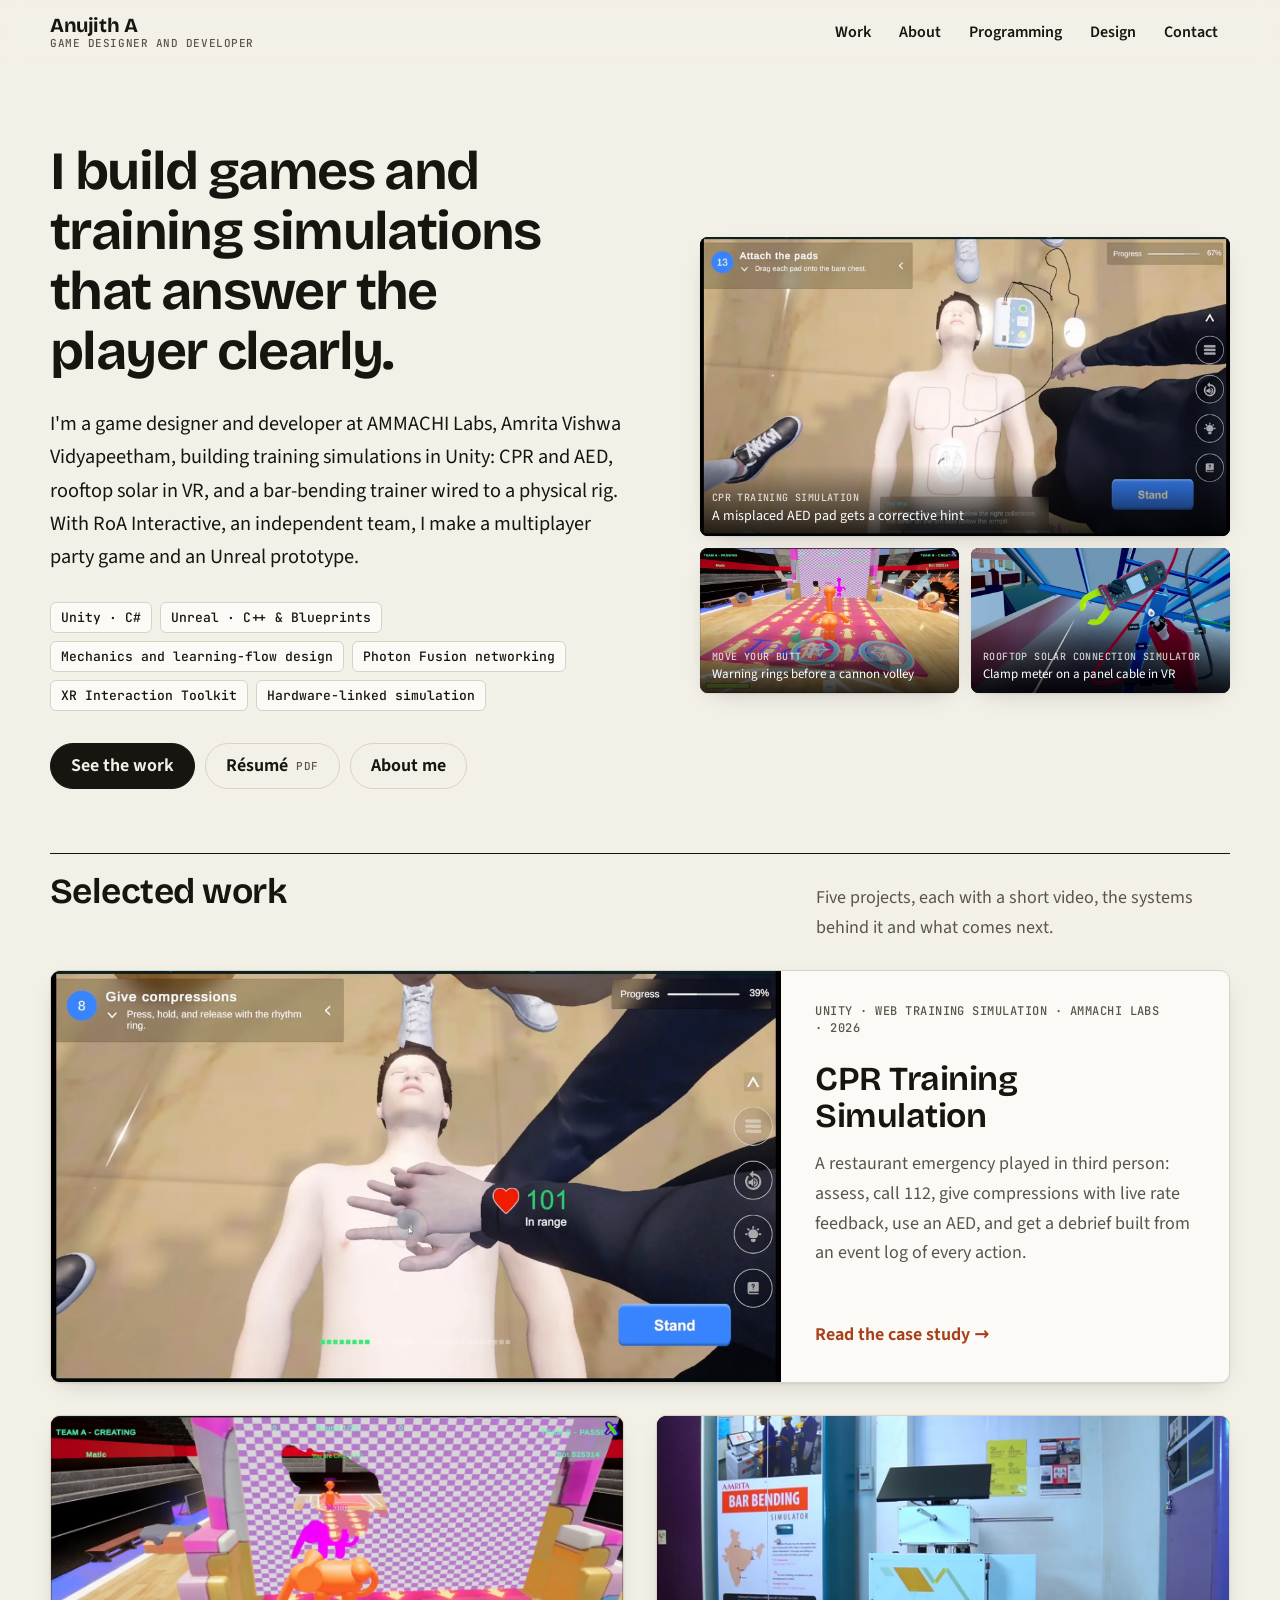
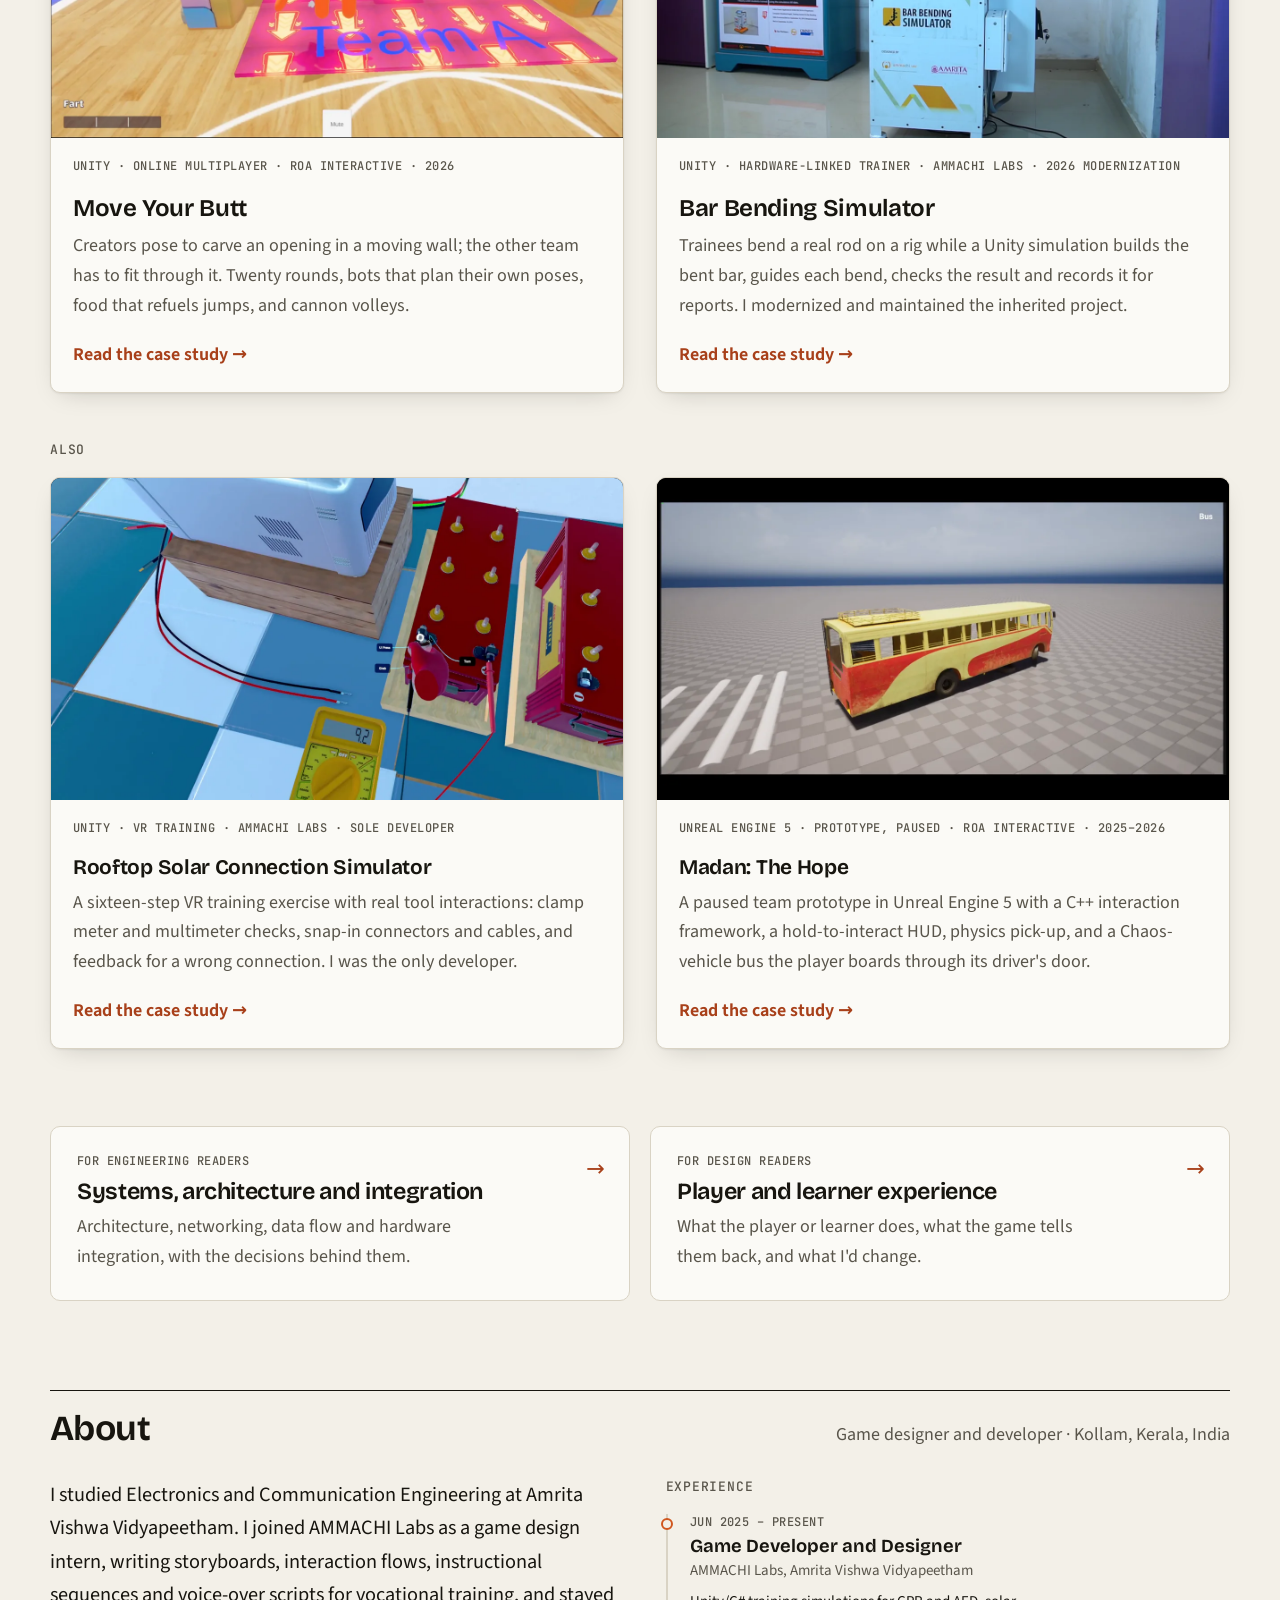
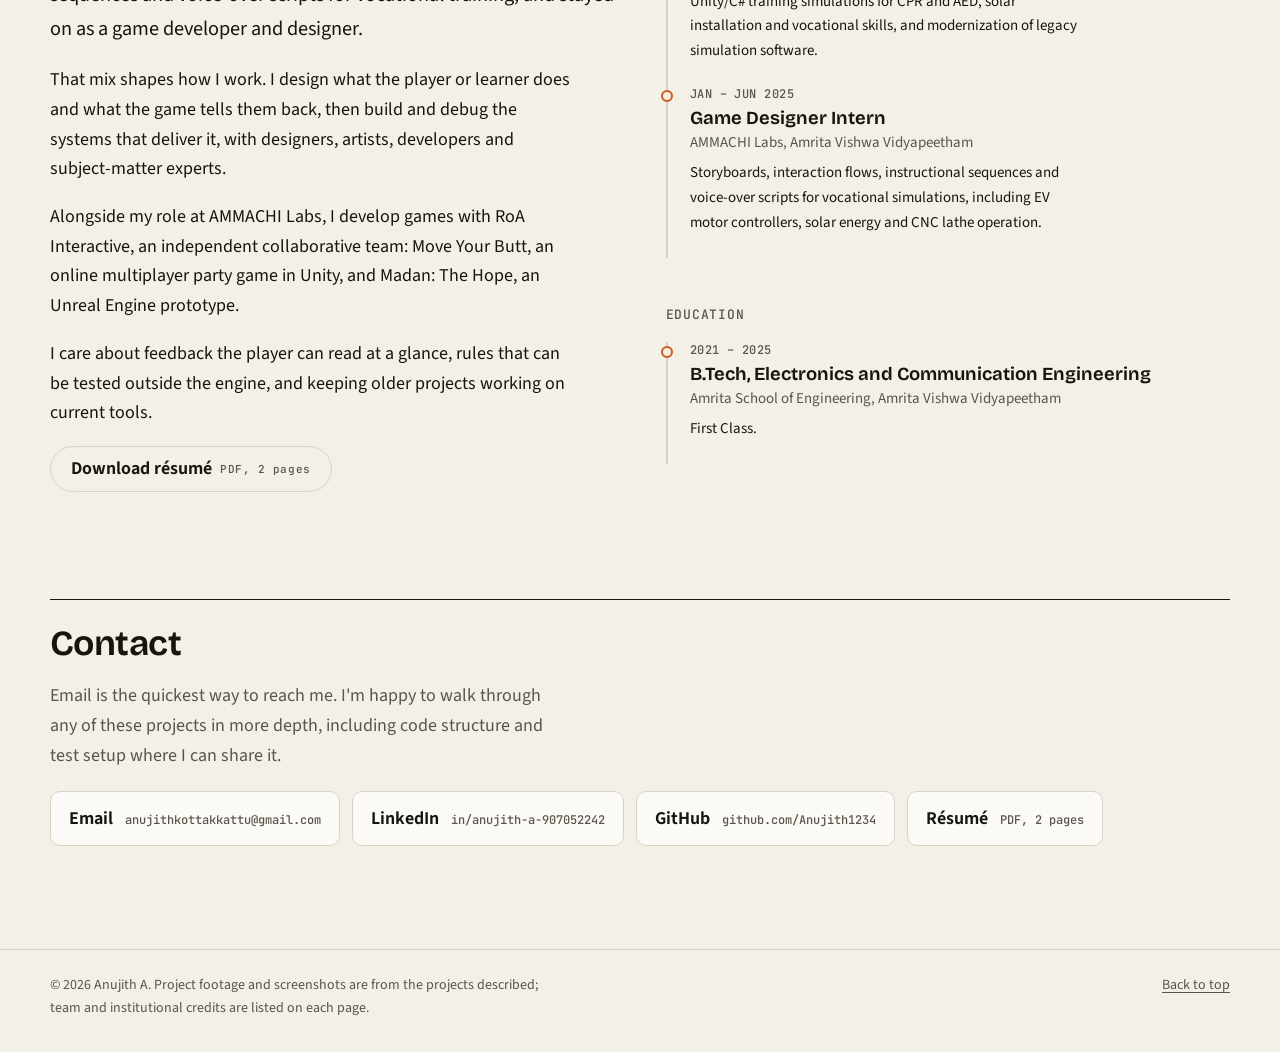
==== commit e5a91296: "Update portfolio: video recovery, captions and case-study copy" ====
--- a/index.html
+++ b/index.html
@@ -191,14 +191,13 @@
   </div>
   <div class="about-grid">
     <div class="about-text">
-<p>I studied Electronics and Communication Engineering at Amrita Vishwa Vidyapeetham. I joined AMMACHI Labs as a game design intern, writing storyboards, interaction flows, instructional sequences and voice-over scripts for vocational training, and stayed on as a game developer and designer.</p><p>That mix shapes how I work. I design what the player or learner does and what the game tells them back, then build and debug the systems that deliver it, with designers, artists, developers and subject-matter experts.</p><p>I care about feedback the player can read at a glance, rules that can be tested outside the engine, and keeping older projects working on current tools.</p>      <p><a class="button button--quiet" href="static/files/Anujith-A-Resume.pdf" type="application/pdf">Download résumé <span class="button-note">PDF, 2 pages</span></a></p>
+<p>I studied Electronics and Communication Engineering at Amrita Vishwa Vidyapeetham. I joined AMMACHI Labs as a game design intern, writing storyboards, interaction flows, instructional sequences and voice-over scripts for vocational training, and stayed on as a game developer and designer.</p><p>That mix shapes how I work. I design what the player or learner does and what the game tells them back, then build and debug the systems that deliver it, with designers, artists, developers and subject-matter experts.</p><p>Alongside my role at AMMACHI Labs, I develop games with RoA Interactive, an independent collaborative team: Move Your Butt, an online multiplayer party game in Unity, and Madan: The Hope, an Unreal Engine prototype.</p><p>I care about feedback the player can read at a glance, rules that can be tested outside the engine, and keeping older projects working on current tools.</p>      <p><a class="button button--quiet" href="static/files/Anujith-A-Resume.pdf" type="application/pdf">Download résumé <span class="button-note">PDF, 2 pages</span></a></p>
     </div>
     <div class="about-timeline">
       <h3 class="subhead subhead--flush">Experience</h3>
       <ol class="timeline">
         <li class="reveal"><p class="meta">Jun 2025 – present</p><p class="timeline-role">Game Developer and Designer</p><p class="timeline-org">AMMACHI Labs, Amrita Vishwa Vidyapeetham</p><p class="timeline-text">Unity/C# training simulations for CPR and AED, solar installation and vocational skills, and modernization of legacy simulation software.</p></li>
         <li class="reveal"><p class="meta">Jan – Jun 2025</p><p class="timeline-role">Game Designer Intern</p><p class="timeline-org">AMMACHI Labs, Amrita Vishwa Vidyapeetham</p><p class="timeline-text">Storyboards, interaction flows, instructional sequences and voice-over scripts for vocational simulations, including EV motor controllers, solar energy and CNC lathe operation.</p></li>
-        <li class="reveal"><p class="meta">2025 – present</p><p class="timeline-role">Developer</p><p class="timeline-org">RoA Interactive (independent development team)</p><p class="timeline-text">Move Your Butt, an online multiplayer party game in Unity, and Madan: The Hope, an Unreal Engine prototype.</p></li>
       </ol>
       <h3 class="subhead">Education</h3>
       <ol class="timeline">
--- a/static/css/site.css
+++ b/static/css/site.css
@@ -209,6 +209,10 @@
 .video-unavailable { position: absolute; inset: 0; display: grid; place-content: center; gap: 6px; padding: 24px; text-align: center; color: #fff; background: rgb(10 10 8 / .72); }
 .video-unavailable strong { font: 650 1.15rem var(--font-display); }
 .video-unavailable span { font-size: .9375rem; max-width: 44ch; }
+.video-unavailable-actions { display: flex; flex-wrap: wrap; justify-content: center; align-items: center; gap: 10px 18px; margin-top: 8px; }
+.video-retry { font: 600 .9375rem var(--font-body); min-height: 44px; padding: 10px 18px; border: 0; border-radius: var(--radius); background: #fff; color: #131210; cursor: pointer; }
+.video-retry:focus-visible, .video-direct:focus-visible { outline: 2px solid #fff; outline-offset: 3px; }
+.video-direct { color: #fff; font-weight: 600; min-height: 44px; display: inline-flex; align-items: center; }
 video::cue { font-family: var(--font-body); font-size: 1.05em; background: rgb(0 0 0 / .78); color: #fff; }
 
 .case-layout { display: grid; gap: clamp(28px, 4vw, 56px); padding-bottom: clamp(40px, 6vw, 80px); }
@@ -335,3 +339,9 @@
   .video-desc p { display: block; }
   a { color: #000; }
 }
+@media (max-width: 560px) {
+  .video-unavailable { padding: 12px; gap: 4px; }
+  .video-unavailable strong { font-size: 1rem; }
+  .video-unavailable > span:not(.video-unavailable-actions) { display: none; }
+  .video-unavailable-actions { margin-top: 4px; }
+}
